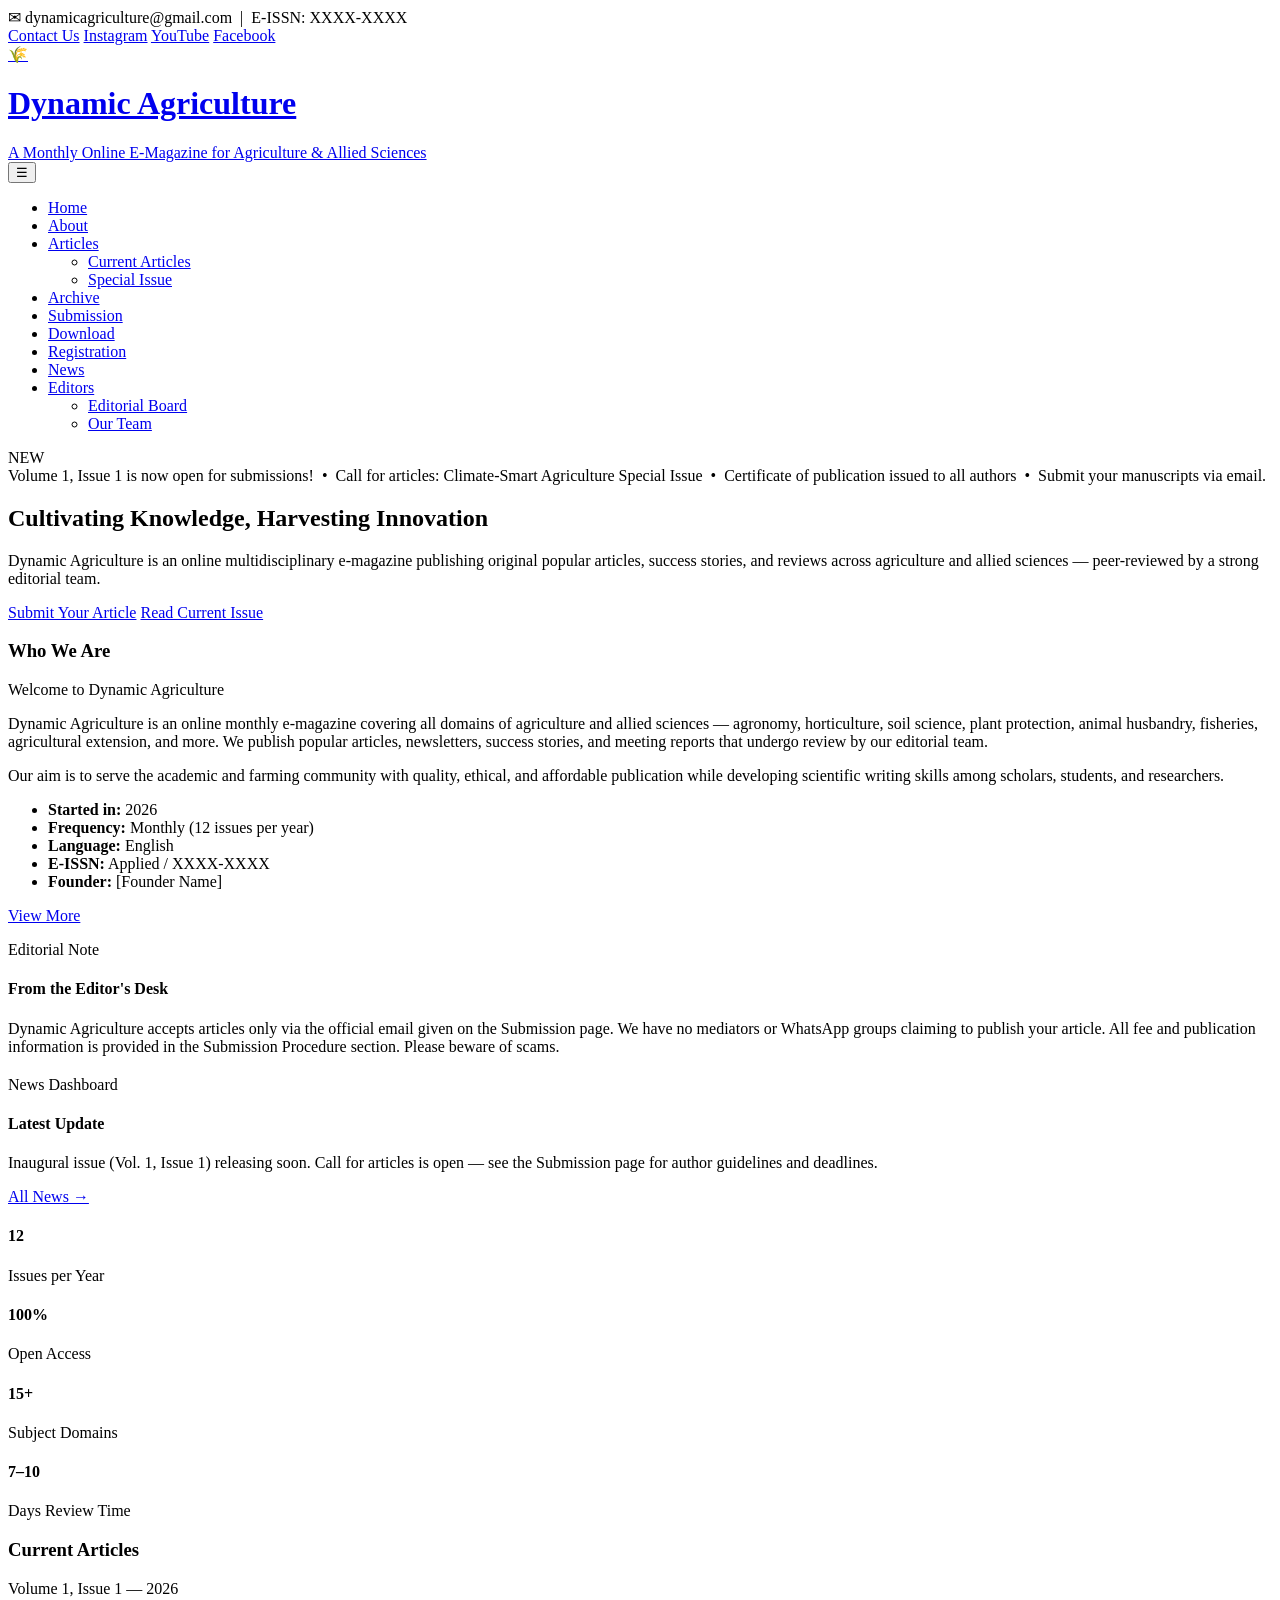
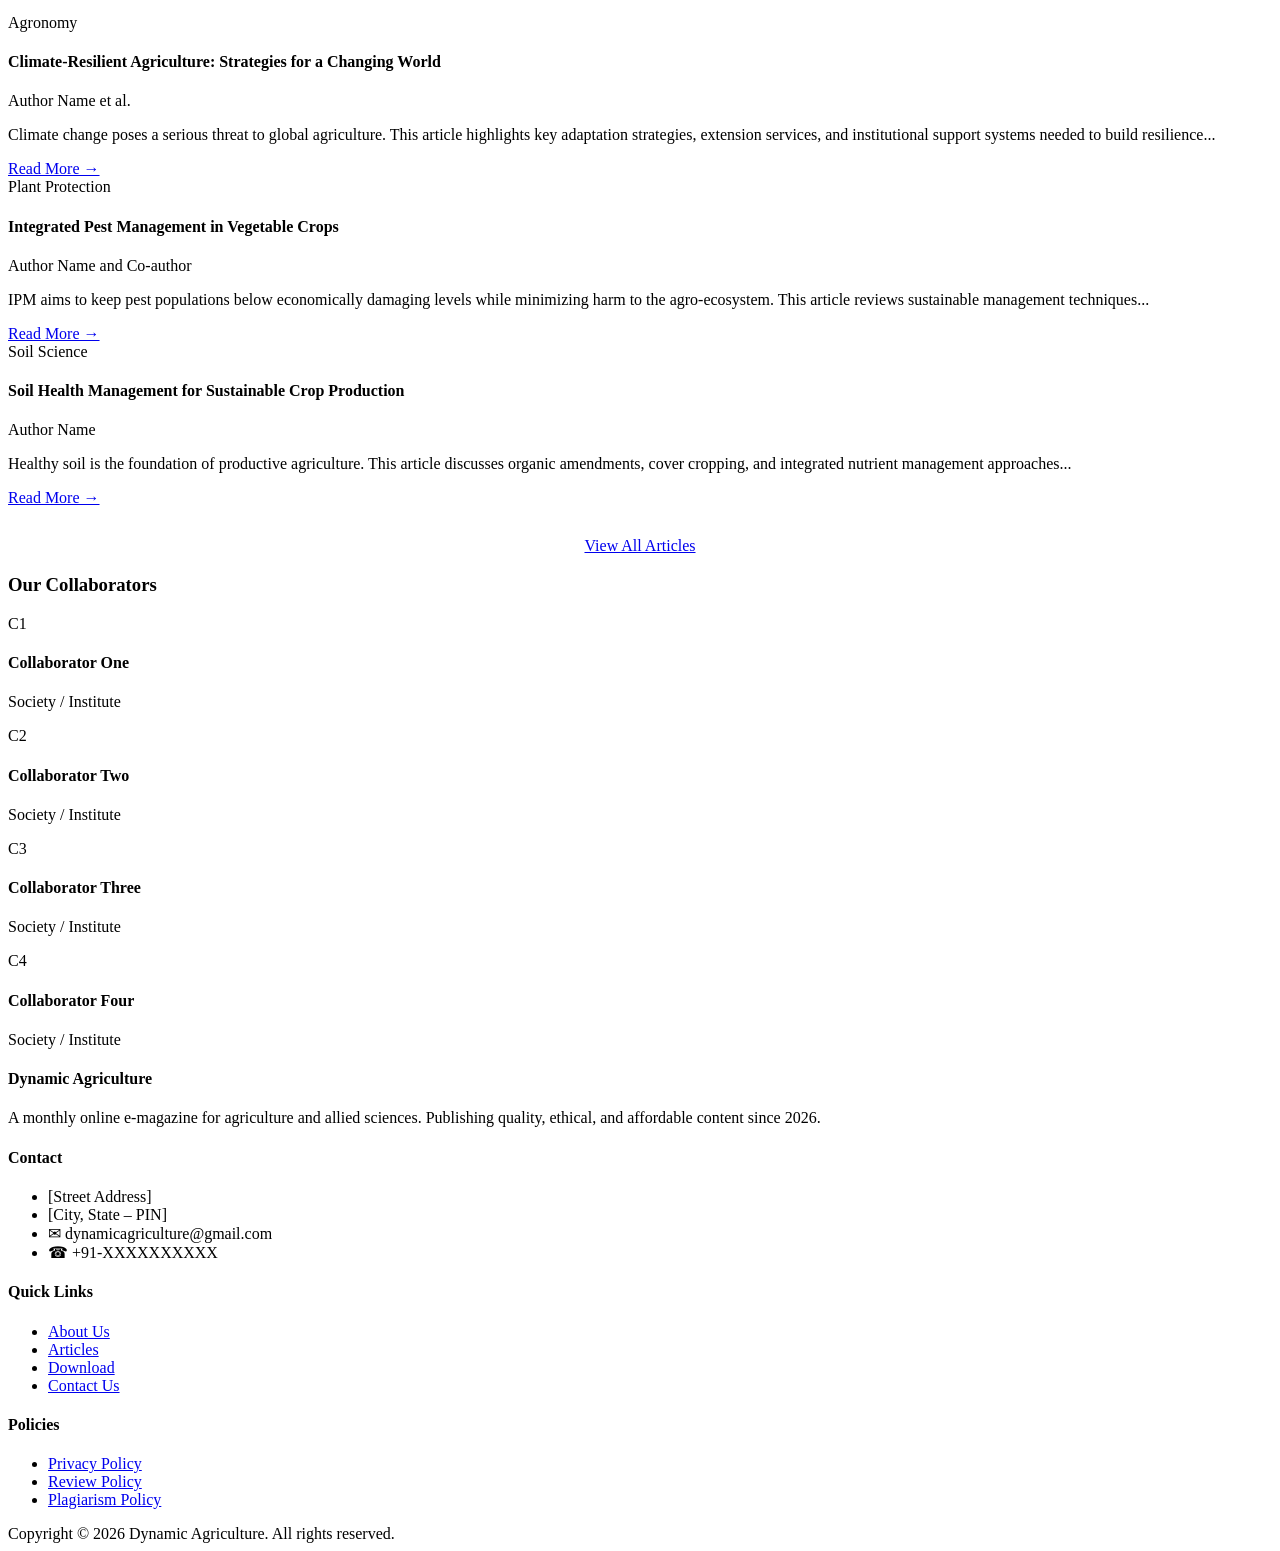
==== index.html @ 5841d405 "Add website pages" ====
<!DOCTYPE html>
<html lang="en">
<head>
<meta charset="UTF-8">
<meta name="viewport" content="width=device-width, initial-scale=1">
<title>Dynamic Agriculture — Online E-Magazine</title>
<meta name="description" content="Dynamic Agriculture is a monthly online e-magazine publishing popular articles across all domains of agriculture and allied sciences.">
<link rel="stylesheet" href="css/style.css">
</head>
<body>

<!-- Top bar -->
<div class="topbar">
  <div class="container">
    <div>&#9993; dynamicagriculture@gmail.com &nbsp;|&nbsp; <span class="issn">E-ISSN: XXXX-XXXX</span></div>
    <div>
      <a href="contact.html">Contact Us</a>
      <a href="#">Instagram</a>
      <a href="#">YouTube</a>
      <a href="#">Facebook</a>
    </div>
  </div>
</div>

<!-- Header -->
<header class="site-header">
  <div class="container header-inner">
    <a class="brand" href="index.html">
      <div class="logo-mark">&#127806;</div>
      <div>
        <h1>Dynamic Agriculture</h1>
        <div class="tagline">A Monthly Online E-Magazine for Agriculture &amp; Allied Sciences</div>
      </div>
    </a>
    <button class="nav-toggle" aria-label="Menu">&#9776;</button>
    <nav class="main-nav">
      <ul>
        <li><a href="index.html">Home</a></li>
        <li><a href="about.html">About</a></li>
        <li><a href="articles.html">Articles</a>
          <ul class="dropdown">
            <li><a href="articles.html">Current Articles</a></li>
            <li><a href="articles.html#special">Special Issue</a></li>
          </ul>
        </li>
        <li><a href="archive.html">Archive</a></li>
        <li><a href="submission.html">Submission</a></li>
        <li><a href="download.html">Download</a></li>
        <li><a href="registration.html">Registration</a></li>
        <li><a href="news.html">News</a></li>
        <li><a href="editorial-board.html">Editors</a>
          <ul class="dropdown">
            <li><a href="editorial-board.html">Editorial Board</a></li>
            <li><a href="team.html">Our Team</a></li>
          </ul>
        </li>
      </ul>
    </nav>
  </div>
</header>

<!-- Announcement ticker -->
<div class="announcement-bar">
  <div class="container">
    <span class="label">NEW</span>
    <div class="marquee"><span>Volume 1, Issue 1 is now open for submissions! &nbsp;&bull;&nbsp; Call for articles: Climate-Smart Agriculture Special Issue &nbsp;&bull;&nbsp; Certificate of publication issued to all authors &nbsp;&bull;&nbsp; Submit your manuscripts via email.</span></div>
  </div>
</div>

<!-- Hero -->
<section class="hero">
  <h2>Cultivating Knowledge, Harvesting Innovation</h2>
  <p>Dynamic Agriculture is an online multidisciplinary e-magazine publishing original popular articles, success stories, and reviews across agriculture and allied sciences — peer-reviewed by a strong editorial team.</p>
  <a class="btn" href="submission.html">Submit Your Article</a>
  <a class="btn btn-outline" href="articles.html">Read Current Issue</a>
</section>

<!-- About intro -->
<section class="section">
  <div class="container">
    <div class="section-title">
      <h3>Who We Are</h3>
      <p>Welcome to Dynamic Agriculture</p>
    </div>
    <div class="grid grid-2">
      <div>
        <p>Dynamic Agriculture is an online monthly e-magazine covering all domains of agriculture and allied sciences — agronomy, horticulture, soil science, plant protection, animal husbandry, fisheries, agricultural extension, and more. We publish popular articles, newsletters, success stories, and meeting reports that undergo review by our editorial team.</p>
        <p style="margin-top:12px;">Our aim is to serve the academic and farming community with quality, ethical, and affordable publication while developing scientific writing skills among scholars, students, and researchers.</p>
        <ul class="info-list">
          <li><strong>Started in:</strong> 2026</li>
          <li><strong>Frequency:</strong> Monthly (12 issues per year)</li>
          <li><strong>Language:</strong> English</li>
          <li><strong>E-ISSN:</strong> Applied / XXXX-XXXX</li>
          <li><strong>Founder:</strong> [Founder Name]</li>
        </ul>
        <p style="margin-top:16px;"><a class="btn" href="about.html">View More</a></p>
      </div>
      <div>
        <div class="card">
          <span class="badge">Editorial Note</span>
          <h4>From the Editor's Desk</h4>
          <p>Dynamic Agriculture accepts articles only via the official email given on the Submission page. We have no mediators or WhatsApp groups claiming to publish your article. All fee and publication information is provided in the Submission Procedure section. Please beware of scams.</p>
        </div>
        <div class="card" style="margin-top:20px;">
          <span class="badge">News Dashboard</span>
          <h4>Latest Update</h4>
          <p>Inaugural issue (Vol. 1, Issue 1) releasing soon. Call for articles is open — see the Submission page for author guidelines and deadlines.</p>
          <a class="read-more" href="news.html">All News &rarr;</a>
        </div>
      </div>
    </div>
  </div>
</section>

<!-- Stats -->
<section class="section alt">
  <div class="container stats-strip">
    <div class="stat"><h4>12</h4><p>Issues per Year</p></div>
    <div class="stat"><h4>100%</h4><p>Open Access</p></div>
    <div class="stat"><h4>15+</h4><p>Subject Domains</p></div>
    <div class="stat"><h4>7&ndash;10</h4><p>Days Review Time</p></div>
  </div>
</section>

<!-- Current articles -->
<section class="section">
  <div class="container">
    <div class="section-title">
      <h3>Current Articles</h3>
      <p>Volume 1, Issue 1 &mdash; 2026</p>
    </div>
    <div class="grid grid-3">
      <div class="card">
        <span class="badge">Agronomy</span>
        <h4>Climate-Resilient Agriculture: Strategies for a Changing World</h4>
        <div class="meta">Author Name et al.</div>
        <p>Climate change poses a serious threat to global agriculture. This article highlights key adaptation strategies, extension services, and institutional support systems needed to build resilience...</p>
        <a class="read-more" href="article-detail.html">Read More &rarr;</a>
      </div>
      <div class="card">
        <span class="badge">Plant Protection</span>
        <h4>Integrated Pest Management in Vegetable Crops</h4>
        <div class="meta">Author Name and Co-author</div>
        <p>IPM aims to keep pest populations below economically damaging levels while minimizing harm to the agro-ecosystem. This article reviews sustainable management techniques...</p>
        <a class="read-more" href="article-detail.html">Read More &rarr;</a>
      </div>
      <div class="card">
        <span class="badge">Soil Science</span>
        <h4>Soil Health Management for Sustainable Crop Production</h4>
        <div class="meta">Author Name</div>
        <p>Healthy soil is the foundation of productive agriculture. This article discusses organic amendments, cover cropping, and integrated nutrient management approaches...</p>
        <a class="read-more" href="article-detail.html">Read More &rarr;</a>
      </div>
    </div>
    <p style="text-align:center; margin-top:30px;"><a class="btn" href="articles.html">View All Articles</a></p>
  </div>
</section>

<!-- Collaborators -->
<section class="section alt">
  <div class="container">
    <div class="section-title"><h3>Our Collaborators</h3></div>
    <div class="grid grid-4">
      <div class="card member"><div class="avatar">C1</div><h4>Collaborator One</h4><p class="affil">Society / Institute</p></div>
      <div class="card member"><div class="avatar">C2</div><h4>Collaborator Two</h4><p class="affil">Society / Institute</p></div>
      <div class="card member"><div class="avatar">C3</div><h4>Collaborator Three</h4><p class="affil">Society / Institute</p></div>
      <div class="card member"><div class="avatar">C4</div><h4>Collaborator Four</h4><p class="affil">Society / Institute</p></div>
    </div>
  </div>
</section>

<!-- Footer -->
<footer class="site-footer">
  <div class="container">
    <div class="footer-grid">
      <div>
        <h4>Dynamic Agriculture</h4>
        <p>A monthly online e-magazine for agriculture and allied sciences. Publishing quality, ethical, and affordable content since 2026.</p>
      </div>
      <div>
        <h4>Contact</h4>
        <ul>
          <li>[Street Address]</li>
          <li>[City, State &ndash; PIN]</li>
          <li>&#9993; dynamicagriculture@gmail.com</li>
          <li>&#9742; +91-XXXXXXXXXX</li>
        </ul>
      </div>
      <div>
        <h4>Quick Links</h4>
        <ul>
          <li><a href="about.html">About Us</a></li>
          <li><a href="articles.html">Articles</a></li>
          <li><a href="download.html">Download</a></li>
          <li><a href="contact.html">Contact Us</a></li>
        </ul>
      </div>
      <div>
        <h4>Policies</h4>
        <ul>
          <li><a href="privacy-policy.html">Privacy Policy</a></li>
          <li><a href="review-policy.html">Review Policy</a></li>
          <li><a href="plagiarism-policy.html">Plagiarism Policy</a></li>
        </ul>
      </div>
    </div>
  </div>
  <div class="footer-bottom">Copyright &copy; 2026 Dynamic Agriculture. All rights reserved.</div>
</footer>

<script src="js/main.js"></script>
</body>
</html>
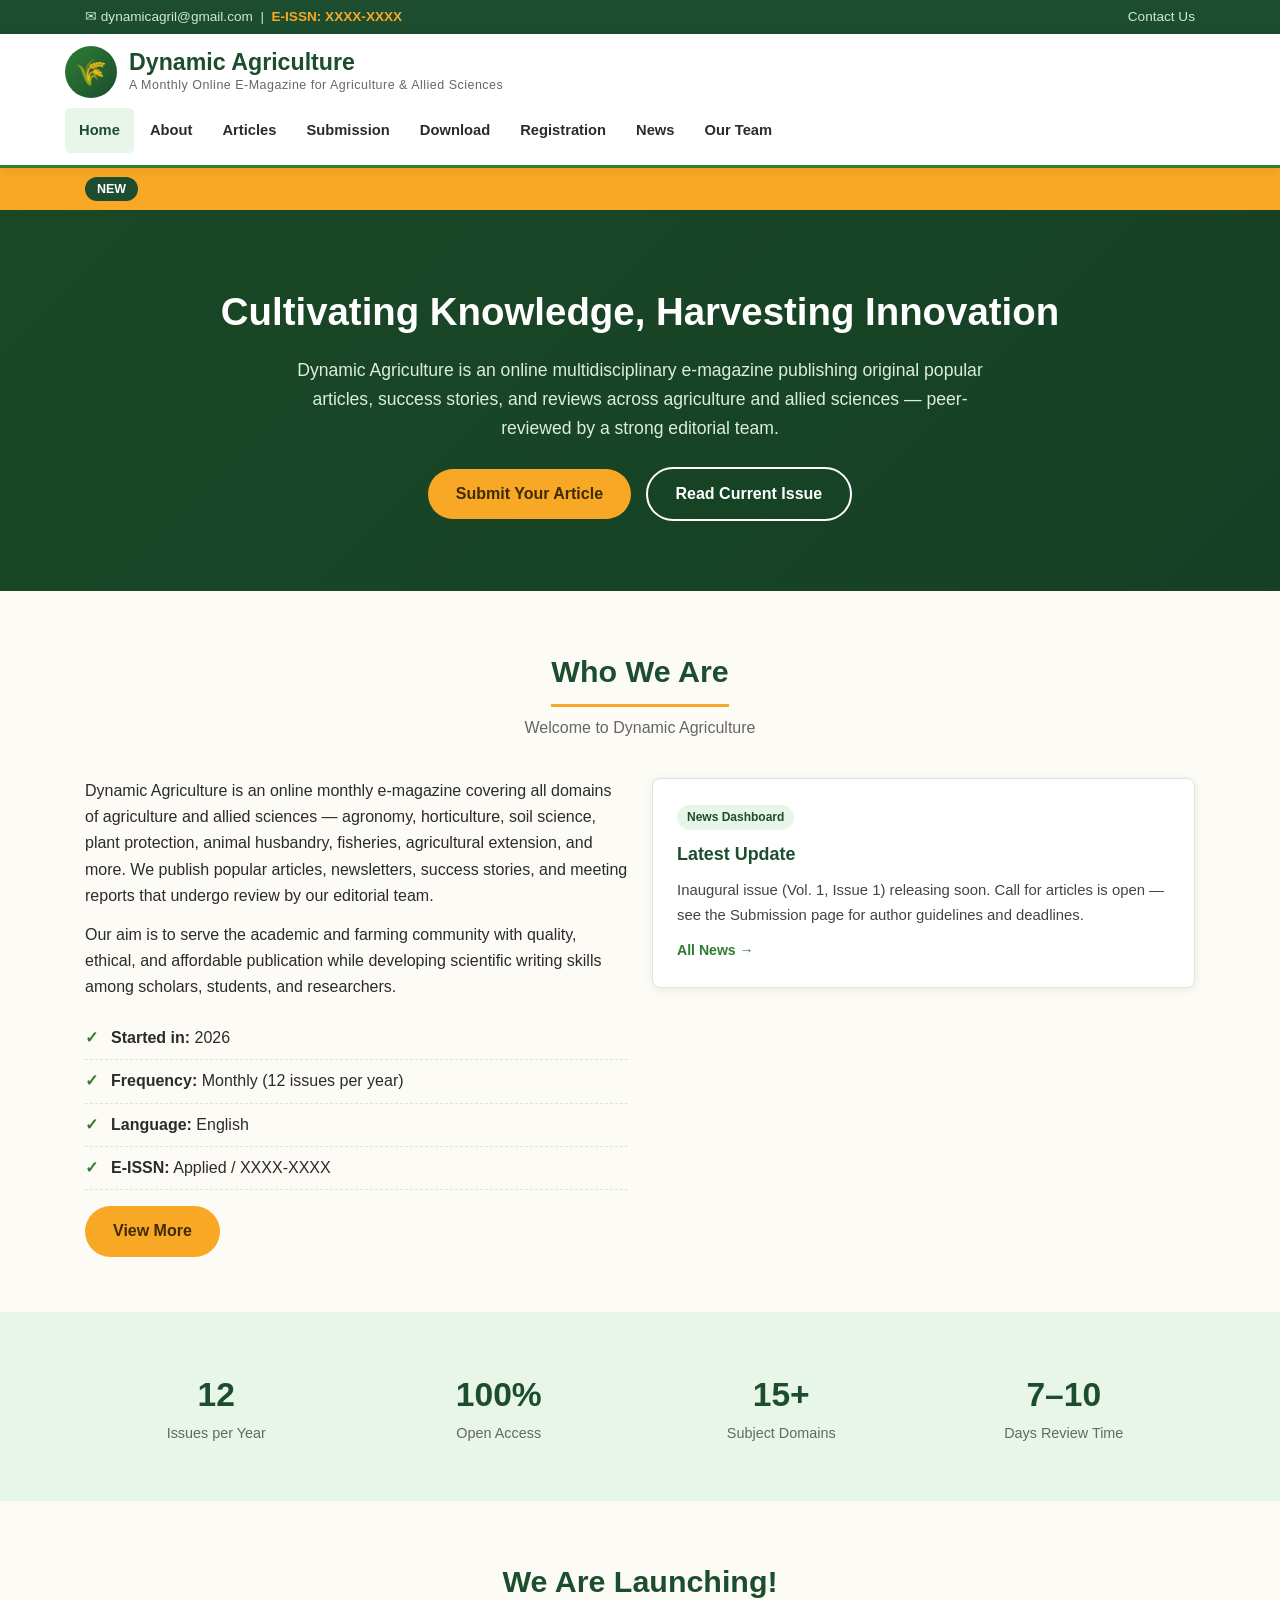
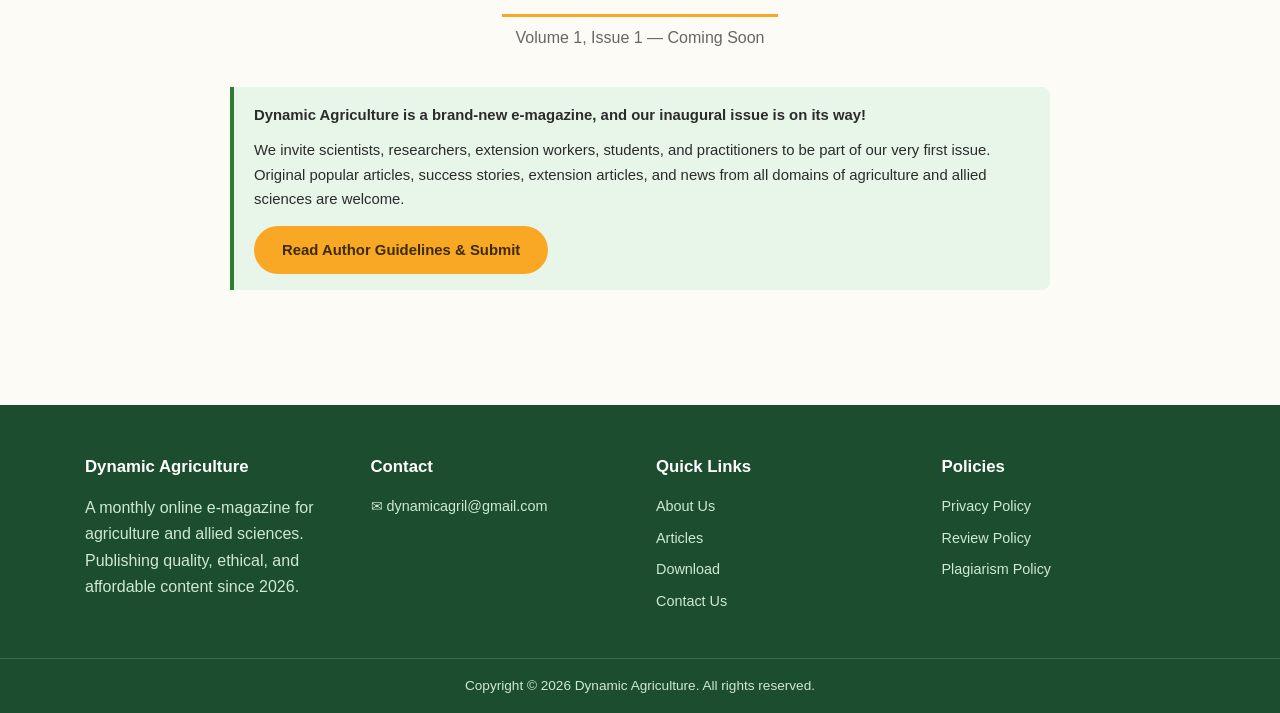
==== commit 3ce6dd15: "Update site: new email, author guidelines, submission portal, registration form; remove archive/edit" ====
--- a/index.html
+++ b/index.html
@@ -12,12 +12,9 @@
 <!-- Top bar -->
 <div class="topbar">
   <div class="container">
-    <div>&#9993; dynamicagriculture@gmail.com &nbsp;|&nbsp; <span class="issn">E-ISSN: XXXX-XXXX</span></div>
+    <div>&#9993; dynamicagril@gmail.com &nbsp;|&nbsp; <span class="issn">E-ISSN: XXXX-XXXX</span></div>
     <div>
       <a href="contact.html">Contact Us</a>
-      <a href="#">Instagram</a>
-      <a href="#">YouTube</a>
-      <a href="#">Facebook</a>
     </div>
   </div>
 </div>
@@ -43,14 +40,10 @@
             <li><a href="articles.html#special">Special Issue</a></li>
           </ul>
         </li>
-        <li><a href="archive.html">Archive</a></li>
         <li><a href="submission.html">Submission</a></li>
         <li><a href="download.html">Download</a></li>
         <li><a href="registration.html">Registration</a></li>
         <li><a href="news.html">News</a></li>
-        <li><a href="editorial-board.html">Editors</a>
-          <ul class="dropdown">
-            <li><a href="editorial-board.html">Editorial Board</a></li>
             <li><a href="team.html">Our Team</a></li>
           </ul>
         </li>
@@ -91,17 +84,11 @@
           <li><strong>Frequency:</strong> Monthly (12 issues per year)</li>
           <li><strong>Language:</strong> English</li>
           <li><strong>E-ISSN:</strong> Applied / XXXX-XXXX</li>
-          <li><strong>Founder:</strong> [Founder Name]</li>
         </ul>
         <p style="margin-top:16px;"><a class="btn" href="about.html">View More</a></p>
       </div>
       <div>
         <div class="card">
-          <span class="badge">Editorial Note</span>
-          <h4>From the Editor's Desk</h4>
-          <p>Dynamic Agriculture accepts articles only via the official email given on the Submission page. We have no mediators or WhatsApp groups claiming to publish your article. All fee and publication information is provided in the Submission Procedure section. Please beware of scams.</p>
-        </div>
-        <div class="card" style="margin-top:20px;">
           <span class="badge">News Dashboard</span>
           <h4>Latest Update</h4>
           <p>Inaugural issue (Vol. 1, Issue 1) releasing soon. Call for articles is open — see the Submission page for author guidelines and deadlines.</p>
@@ -122,52 +109,21 @@
   </div>
 </section>
 
-<!-- Current articles -->
+<!-- Launch announcement -->
 <section class="section">
   <div class="container">
     <div class="section-title">
-      <h3>Current Articles</h3>
-      <p>Volume 1, Issue 1 &mdash; 2026</p>
+      <h3>We Are Launching!</h3>
+      <p>Volume 1, Issue 1 &mdash; Coming Soon</p>
     </div>
-    <div class="grid grid-3">
-      <div class="card">
-        <span class="badge">Agronomy</span>
-        <h4>Climate-Resilient Agriculture: Strategies for a Changing World</h4>
-        <div class="meta">Author Name et al.</div>
-        <p>Climate change poses a serious threat to global agriculture. This article highlights key adaptation strategies, extension services, and institutional support systems needed to build resilience...</p>
-        <a class="read-more" href="article-detail.html">Read More &rarr;</a>
-      </div>
-      <div class="card">
-        <span class="badge">Plant Protection</span>
-        <h4>Integrated Pest Management in Vegetable Crops</h4>
-        <div class="meta">Author Name and Co-author</div>
-        <p>IPM aims to keep pest populations below economically damaging levels while minimizing harm to the agro-ecosystem. This article reviews sustainable management techniques...</p>
-        <a class="read-more" href="article-detail.html">Read More &rarr;</a>
-      </div>
-      <div class="card">
-        <span class="badge">Soil Science</span>
-        <h4>Soil Health Management for Sustainable Crop Production</h4>
-        <div class="meta">Author Name</div>
-        <p>Healthy soil is the foundation of productive agriculture. This article discusses organic amendments, cover cropping, and integrated nutrient management approaches...</p>
-        <a class="read-more" href="article-detail.html">Read More &rarr;</a>
-      </div>
+    <div class="notice green" style="max-width:820px; margin:0 auto;">
+      <p><strong>Dynamic Agriculture is a brand-new e-magazine, and our inaugural issue is on its way!</strong></p>
+      <p style="margin-top:10px;">We invite scientists, researchers, extension workers, students, and practitioners to be part of our very first issue. Original popular articles, success stories, extension articles, and news from all domains of agriculture and allied sciences are welcome.</p>
+      <p style="margin-top:14px;"><a class="btn" href="submission.html">Read Author Guidelines &amp; Submit</a></p>
     </div>
-    <p style="text-align:center; margin-top:30px;"><a class="btn" href="articles.html">View All Articles</a></p>
   </div>
 </section>
 
-<!-- Collaborators -->
-<section class="section alt">
-  <div class="container">
-    <div class="section-title"><h3>Our Collaborators</h3></div>
-    <div class="grid grid-4">
-      <div class="card member"><div class="avatar">C1</div><h4>Collaborator One</h4><p class="affil">Society / Institute</p></div>
-      <div class="card member"><div class="avatar">C2</div><h4>Collaborator Two</h4><p class="affil">Society / Institute</p></div>
-      <div class="card member"><div class="avatar">C3</div><h4>Collaborator Three</h4><p class="affil">Society / Institute</p></div>
-      <div class="card member"><div class="avatar">C4</div><h4>Collaborator Four</h4><p class="affil">Society / Institute</p></div>
-    </div>
-  </div>
-</section>
 
 <!-- Footer -->
 <footer class="site-footer">
@@ -180,10 +136,7 @@
       <div>
         <h4>Contact</h4>
         <ul>
-          <li>[Street Address]</li>
-          <li>[City, State &ndash; PIN]</li>
-          <li>&#9993; dynamicagriculture@gmail.com</li>
-          <li>&#9742; +91-XXXXXXXXXX</li>
+          <li>&#9993; dynamicagril@gmail.com</li>
         </ul>
       </div>
       <div>
--- a/css/style.css
+++ b/css/style.css
@@ -0,0 +1,395 @@
+/* ============================================
+   Dynamic Agriculture — E-Magazine Stylesheet
+   Green agriculture theme
+   ============================================ */
+
+:root {
+  --green-dark: #1b4d2e;
+  --green: #2e7d32;
+  --green-light: #4caf50;
+  --green-pale: #e8f5e9;
+  --earth: #795548;
+  --gold: #f9a825;
+  --cream: #fdfbf5;
+  --text: #2b2b2b;
+  --text-light: #666;
+  --white: #ffffff;
+  --border: #dde5dd;
+  --shadow: 0 2px 10px rgba(0, 0, 0, 0.08);
+  --radius: 8px;
+  font-size: 16px;
+}
+
+* { margin: 0; padding: 0; box-sizing: border-box; }
+
+body {
+  font-family: 'Segoe UI', 'Helvetica Neue', Arial, sans-serif;
+  color: var(--text);
+  background: var(--cream);
+  line-height: 1.65;
+}
+
+img { max-width: 100%; display: block; }
+a { color: var(--green); text-decoration: none; }
+a:hover { color: var(--green-dark); }
+
+.container { max-width: 1150px; margin: 0 auto; padding: 0 20px; }
+
+/* ---------- Top bar ---------- */
+.topbar {
+  background: var(--green-dark);
+  color: #cfe8d5;
+  font-size: 0.85rem;
+  padding: 6px 0;
+}
+.topbar .container {
+  display: flex;
+  justify-content: space-between;
+  align-items: center;
+  flex-wrap: wrap;
+  gap: 8px;
+}
+.topbar a { color: #cfe8d5; margin-left: 14px; }
+.topbar a:hover { color: var(--white); }
+.topbar .issn { font-weight: 600; color: var(--gold); }
+
+/* ---------- Header ---------- */
+header.site-header {
+  background: var(--white);
+  border-bottom: 3px solid var(--green);
+  box-shadow: var(--shadow);
+  position: sticky;
+  top: 0;
+  z-index: 100;
+}
+.header-inner {
+  display: flex;
+  align-items: center;
+  justify-content: space-between;
+  padding: 12px 0;
+  flex-wrap: wrap;
+  gap: 10px;
+}
+.brand { display: flex; align-items: center; gap: 12px; }
+.brand .logo-mark {
+  width: 52px; height: 52px;
+  background: linear-gradient(135deg, var(--green) 0%, var(--green-dark) 100%);
+  border-radius: 50%;
+  display: flex; align-items: center; justify-content: center;
+  color: var(--white); font-size: 1.6rem;
+  flex-shrink: 0;
+}
+.brand h1 {
+  font-size: 1.45rem;
+  color: var(--green-dark);
+  line-height: 1.15;
+}
+.brand .tagline { font-size: 0.78rem; color: var(--text-light); letter-spacing: 0.5px; }
+
+/* ---------- Navigation ---------- */
+nav.main-nav ul {
+  list-style: none;
+  display: flex;
+  flex-wrap: wrap;
+  gap: 2px;
+}
+nav.main-nav > ul > li { position: relative; }
+nav.main-nav a {
+  display: block;
+  padding: 10px 14px;
+  color: var(--text);
+  font-weight: 600;
+  font-size: 0.92rem;
+  border-radius: 5px;
+}
+nav.main-nav a:hover, nav.main-nav a.active {
+  background: var(--green-pale);
+  color: var(--green-dark);
+}
+nav.main-nav .dropdown {
+  display: none;
+  position: absolute;
+  top: 100%; left: 0;
+  background: var(--white);
+  min-width: 190px;
+  box-shadow: var(--shadow);
+  border: 1px solid var(--border);
+  border-radius: var(--radius);
+  padding: 6px;
+  z-index: 200;
+}
+nav.main-nav li:hover .dropdown { display: block; }
+.nav-toggle {
+  display: none;
+  background: var(--green);
+  color: var(--white);
+  border: none;
+  font-size: 1.3rem;
+  padding: 8px 14px;
+  border-radius: 5px;
+  cursor: pointer;
+}
+
+/* ---------- Hero ---------- */
+.hero {
+  background: linear-gradient(rgba(21, 61, 35, 0.82), rgba(21, 61, 35, 0.82)),
+    linear-gradient(135deg, #2e7d32, #1b4d2e);
+  color: var(--white);
+  text-align: center;
+  padding: 70px 20px;
+}
+.hero h2 { font-size: 2.4rem; margin-bottom: 12px; }
+.hero p { font-size: 1.1rem; max-width: 720px; margin: 0 auto 24px; color: #dcedde; }
+.btn {
+  display: inline-block;
+  background: var(--gold);
+  color: #3d2c00;
+  font-weight: 700;
+  padding: 12px 28px;
+  border-radius: 30px;
+  transition: transform 0.15s ease;
+}
+.btn:hover { transform: translateY(-2px); color: #3d2c00; }
+.btn.btn-outline {
+  background: transparent;
+  border: 2px solid var(--white);
+  color: var(--white);
+  margin-left: 10px;
+}
+
+/* ---------- Announcement ticker ---------- */
+.announcement-bar {
+  background: var(--gold);
+  color: #3d2c00;
+  padding: 9px 0;
+  font-size: 0.92rem;
+  overflow: hidden;
+  white-space: nowrap;
+}
+.announcement-bar .container { display: flex; align-items: center; gap: 12px; }
+.announcement-bar .label {
+  background: var(--green-dark);
+  color: var(--white);
+  padding: 2px 12px;
+  border-radius: 20px;
+  font-weight: 700;
+  font-size: 0.78rem;
+  flex-shrink: 0;
+}
+.marquee { overflow: hidden; flex: 1; }
+.marquee span {
+  display: inline-block;
+  animation: scroll-left 25s linear infinite;
+  padding-left: 100%;
+}
+@keyframes scroll-left {
+  to { transform: translateX(-100%); }
+}
+
+/* ---------- Sections ---------- */
+section.section { padding: 55px 0; }
+section.section.alt { background: var(--green-pale); }
+.section-title {
+  text-align: center;
+  margin-bottom: 36px;
+}
+.section-title h3 {
+  font-size: 1.9rem;
+  color: var(--green-dark);
+  display: inline-block;
+  border-bottom: 3px solid var(--gold);
+  padding-bottom: 8px;
+}
+.section-title p { color: var(--text-light); margin-top: 8px; }
+
+/* ---------- Cards ---------- */
+.grid { display: grid; gap: 24px; }
+.grid-2 { grid-template-columns: repeat(auto-fit, minmax(310px, 1fr)); }
+.grid-3 { grid-template-columns: repeat(auto-fit, minmax(280px, 1fr)); }
+.grid-4 { grid-template-columns: repeat(auto-fit, minmax(210px, 1fr)); }
+
+.card {
+  background: var(--white);
+  border: 1px solid var(--border);
+  border-radius: var(--radius);
+  box-shadow: var(--shadow);
+  padding: 24px;
+  transition: transform 0.15s ease, box-shadow 0.15s ease;
+}
+.card:hover { transform: translateY(-3px); box-shadow: 0 6px 18px rgba(0,0,0,0.12); }
+.card h4 { color: var(--green-dark); margin-bottom: 8px; font-size: 1.12rem; }
+.card .meta { font-size: 0.83rem; color: var(--text-light); margin-bottom: 10px; }
+.card p { font-size: 0.93rem; color: #444; }
+.card .read-more {
+  display: inline-block;
+  margin-top: 12px;
+  font-weight: 700;
+  font-size: 0.88rem;
+}
+.badge {
+  display: inline-block;
+  background: var(--green-pale);
+  color: var(--green-dark);
+  font-size: 0.75rem;
+  font-weight: 700;
+  padding: 3px 10px;
+  border-radius: 20px;
+  margin-bottom: 10px;
+}
+
+/* ---------- About / info box ---------- */
+.info-list { list-style: none; margin-top: 16px; }
+.info-list li {
+  padding: 8px 0 8px 26px;
+  position: relative;
+  border-bottom: 1px dashed var(--border);
+}
+.info-list li::before {
+  content: "\2713";
+  position: absolute;
+  left: 0;
+  color: var(--green);
+  font-weight: 700;
+}
+
+/* ---------- Editorial board ---------- */
+.member { text-align: center; }
+.member .avatar {
+  width: 96px; height: 96px;
+  margin: 0 auto 14px;
+  border-radius: 50%;
+  background: linear-gradient(135deg, var(--green-light), var(--green-dark));
+  color: var(--white);
+  display: flex; align-items: center; justify-content: center;
+  font-size: 2rem; font-weight: 700;
+}
+.member .role { color: var(--gold); font-weight: 700; font-size: 0.85rem; text-transform: uppercase; letter-spacing: 0.5px; }
+.member .affil { font-size: 0.85rem; color: var(--text-light); }
+
+/* ---------- Tables ---------- */
+table.data-table {
+  width: 100%;
+  border-collapse: collapse;
+  background: var(--white);
+  box-shadow: var(--shadow);
+  border-radius: var(--radius);
+  overflow: hidden;
+}
+.data-table th {
+  background: var(--green-dark);
+  color: var(--white);
+  text-align: left;
+  padding: 12px 16px;
+  font-size: 0.9rem;
+}
+.data-table td { padding: 11px 16px; border-bottom: 1px solid var(--border); font-size: 0.92rem; }
+.data-table tr:nth-child(even) { background: #f6faf6; }
+.data-table tr:hover { background: var(--green-pale); }
+
+/* ---------- Archive accordion ---------- */
+.accordion-item { margin-bottom: 10px; border: 1px solid var(--border); border-radius: var(--radius); overflow: hidden; background: var(--white); }
+.accordion-header {
+  width: 100%;
+  background: var(--white);
+  border: none;
+  padding: 15px 20px;
+  font-size: 1rem;
+  font-weight: 700;
+  color: var(--green-dark);
+  text-align: left;
+  cursor: pointer;
+  display: flex;
+  justify-content: space-between;
+  align-items: center;
+}
+.accordion-header:hover { background: var(--green-pale); }
+.accordion-body { display: none; padding: 5px 20px 18px; }
+.accordion-item.open .accordion-body { display: block; }
+.accordion-header .chev { transition: transform 0.2s; }
+.accordion-item.open .chev { transform: rotate(180deg); }
+.issue-links { display: flex; flex-wrap: wrap; gap: 10px; margin-top: 8px; }
+.issue-links a {
+  background: var(--green-pale);
+  padding: 7px 16px;
+  border-radius: 20px;
+  font-size: 0.86rem;
+  font-weight: 600;
+}
+.issue-links a:hover { background: var(--green); color: var(--white); }
+
+/* ---------- Forms ---------- */
+.form-grid { display: grid; grid-template-columns: 1fr 1fr; gap: 16px; }
+.form-group { display: flex; flex-direction: column; }
+.form-group.full { grid-column: 1 / -1; }
+.form-group label { font-weight: 600; font-size: 0.9rem; margin-bottom: 6px; color: var(--green-dark); }
+.form-group input, .form-group select, .form-group textarea {
+  padding: 11px 14px;
+  border: 1px solid var(--border);
+  border-radius: 6px;
+  font-size: 0.95rem;
+  font-family: inherit;
+  background: var(--white);
+}
+.form-group input:focus, .form-group select:focus, .form-group textarea:focus {
+  outline: 2px solid var(--green-light);
+  border-color: var(--green);
+}
+button.btn { border: none; cursor: pointer; font-size: 1rem; }
+
+/* ---------- Alerts / notices ---------- */
+.notice {
+  background: #fff8e1;
+  border-left: 4px solid var(--gold);
+  padding: 16px 20px;
+  border-radius: 0 var(--radius) var(--radius) 0;
+  margin: 20px 0;
+  font-size: 0.93rem;
+}
+.notice.green { background: var(--green-pale); border-color: var(--green); }
+
+/* ---------- Page banner ---------- */
+.page-banner {
+  background: linear-gradient(135deg, var(--green-dark), var(--green));
+  color: var(--white);
+  padding: 42px 0;
+  text-align: center;
+}
+.page-banner h2 { font-size: 2rem; }
+.page-banner .crumbs { font-size: 0.85rem; color: #cfe8d5; margin-top: 6px; }
+.page-banner .crumbs a { color: var(--gold); }
+
+/* ---------- Stats strip ---------- */
+.stats-strip { display: grid; grid-template-columns: repeat(auto-fit, minmax(160px, 1fr)); gap: 20px; text-align: center; }
+.stat h4 { font-size: 2.1rem; color: var(--green-dark); }
+.stat p { color: var(--text-light); font-size: 0.9rem; }
+
+/* ---------- Footer ---------- */
+footer.site-footer {
+  background: var(--green-dark);
+  color: #cfe8d5;
+  padding: 48px 0 0;
+  margin-top: 60px;
+}
+.footer-grid { display: grid; grid-template-columns: repeat(auto-fit, minmax(230px, 1fr)); gap: 32px; padding-bottom: 36px; }
+.footer-grid h4 { color: var(--white); margin-bottom: 14px; font-size: 1.05rem; }
+.footer-grid ul { list-style: none; }
+.footer-grid li { margin-bottom: 8px; font-size: 0.9rem; }
+.footer-grid a { color: #cfe8d5; }
+.footer-grid a:hover { color: var(--gold); }
+.footer-bottom {
+  border-top: 1px solid rgba(255,255,255,0.15);
+  padding: 16px 0;
+  text-align: center;
+  font-size: 0.85rem;
+}
+
+/* ---------- Responsive ---------- */
+@media (max-width: 900px) {
+  .nav-toggle { display: block; }
+  nav.main-nav { display: none; width: 100%; }
+  nav.main-nav.open { display: block; }
+  nav.main-nav ul { flex-direction: column; }
+  nav.main-nav .dropdown { position: static; display: block; border: none; box-shadow: none; padding-left: 20px; }
+  .hero h2 { font-size: 1.7rem; }
+  .form-grid { grid-template-columns: 1fr; }
+}
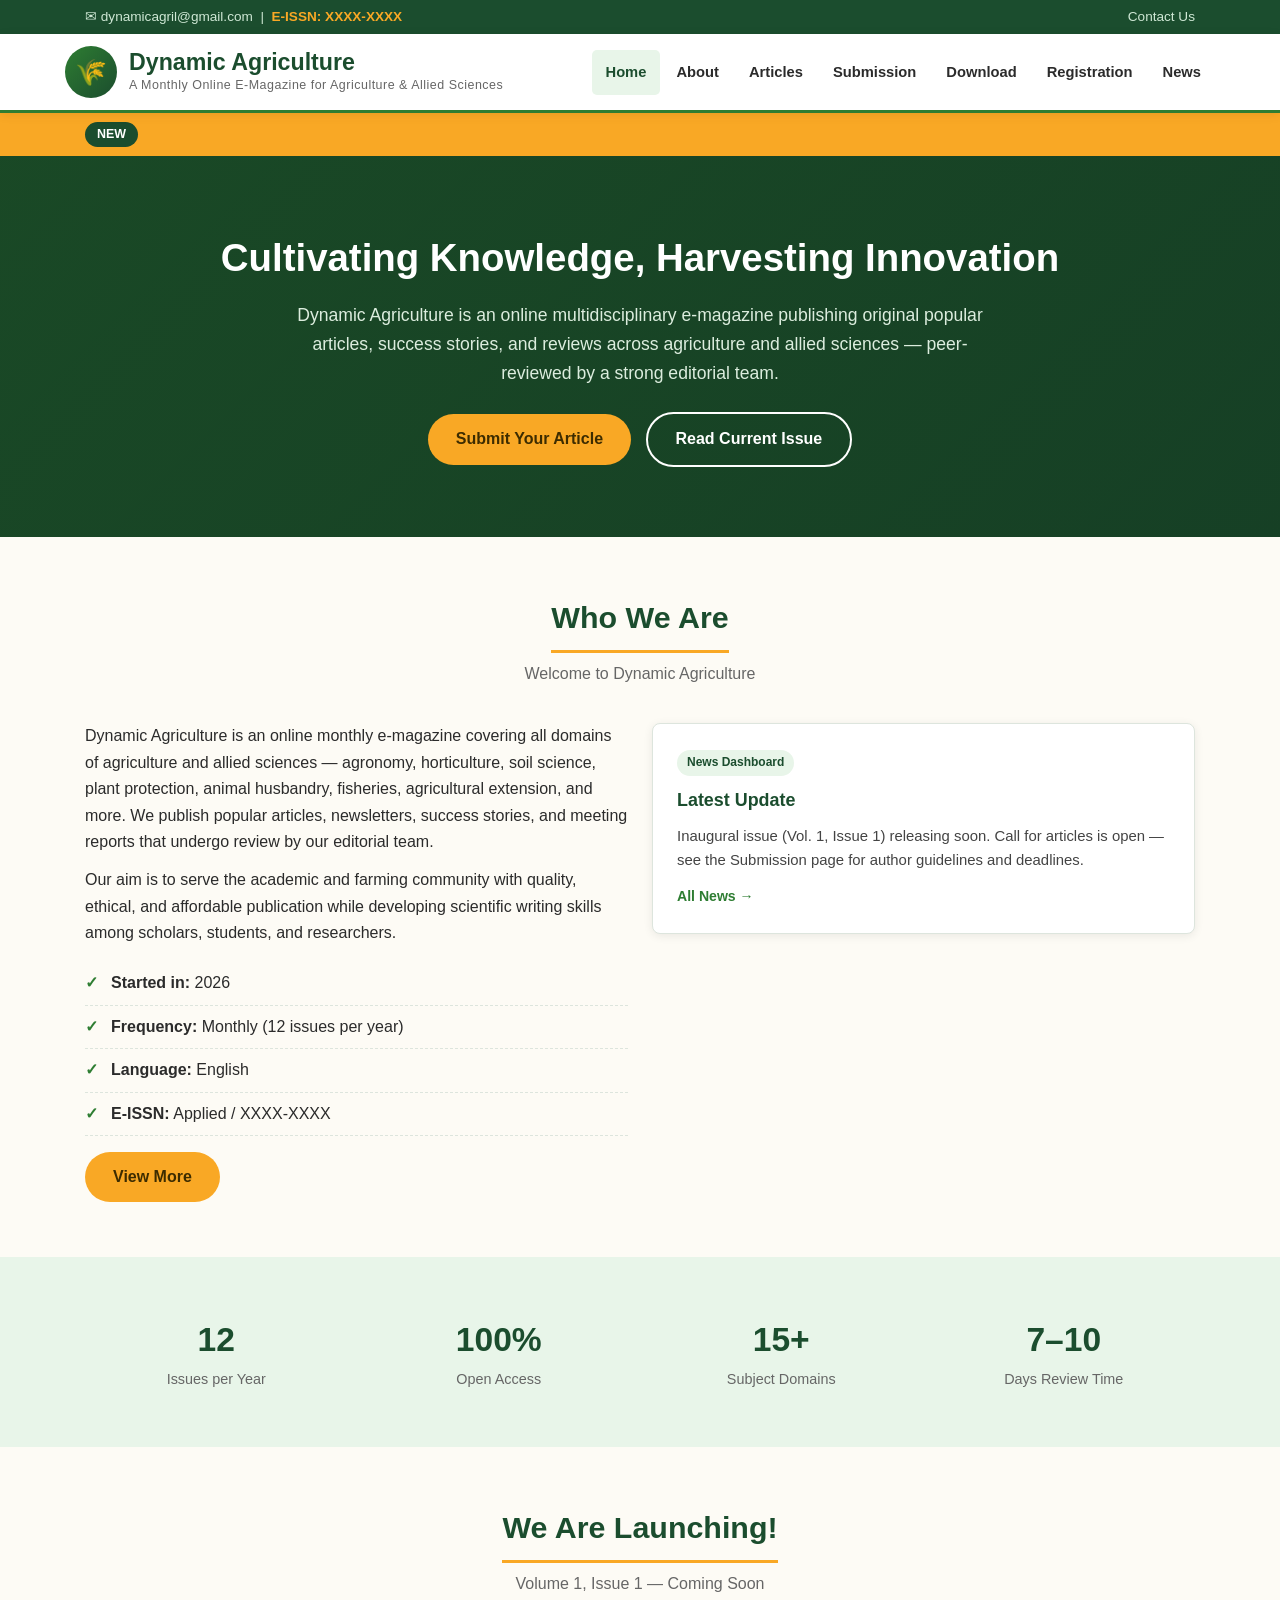
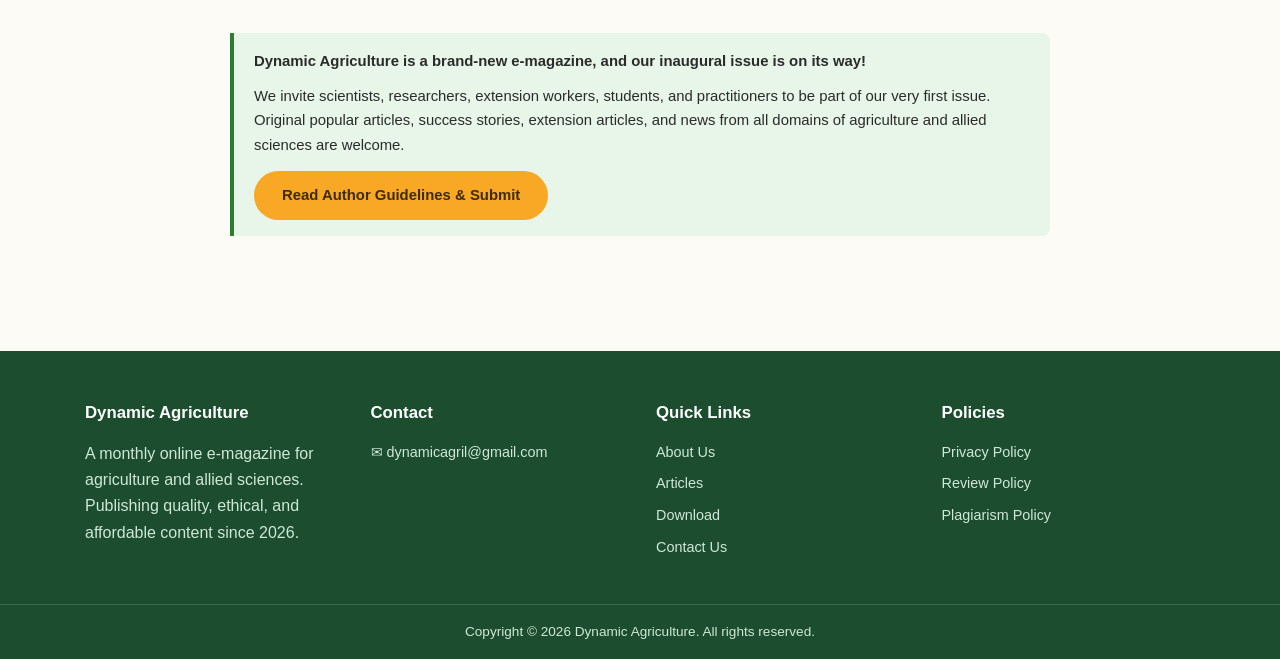
==== commit 9d100ab5: "Add files via upload" ====
--- a/index.html
+++ b/index.html
@@ -44,9 +44,6 @@
         <li><a href="download.html">Download</a></li>
         <li><a href="registration.html">Registration</a></li>
         <li><a href="news.html">News</a></li>
-            <li><a href="team.html">Our Team</a></li>
-          </ul>
-        </li>
       </ul>
     </nav>
   </div>
